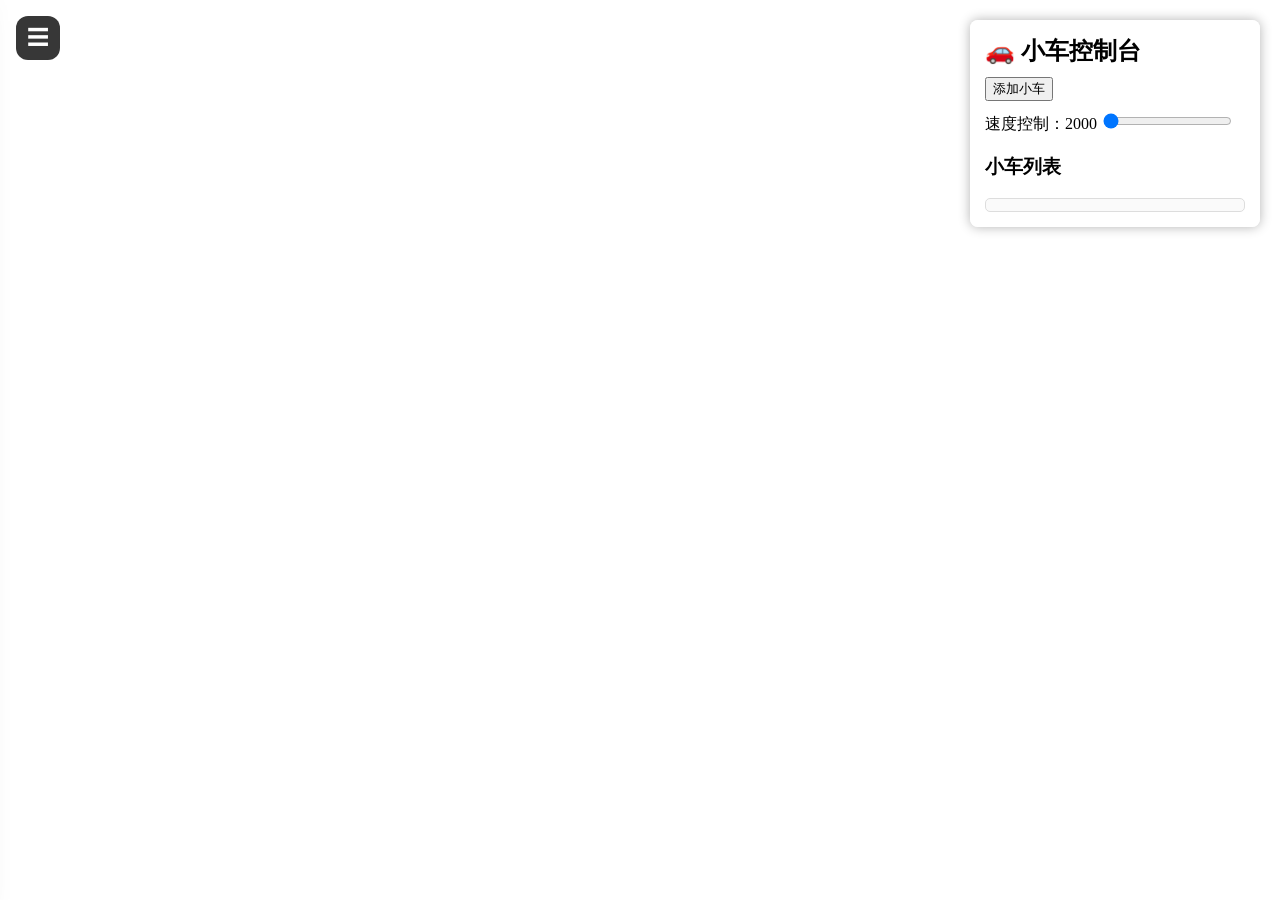
==== WebSource/html/cycle.html @ fde2950a "final" ====
<!DOCTYPE html>
<html lang="zh-CN">
<head>
    <meta charset="UTF-8">
    <title>多小车循环物流模拟</title>
    <link rel="stylesheet" href="../css/cycle.css">
    <link rel="stylesheet" href="../css/sidebar.css">
    <link rel="dns-prefetch" href="//webapi.amap.com">
    <link rel="preconnect" href="https://webapi.amap.com" crossorigin>
    <link rel="dns-prefetch" href="//restapi.amap.com">
    <link rel="preconnect" href="https://restapi.amap.com" crossorigin>

    <!-- 高德地图 JSAPI 2.0 -->
    <script src="https://webapi.amap.com/maps?v=2.0&key=1d830d8718ed7ad1452d6bbdfe3f447a"></script>
    <script>
        window._AMapSecurityConfig = {
            securityJsCode: "f68e6b064bbd76011d899deded77ccb8"
        };
    </script>
    <script src="https://webapi.amap.com/maps?v=2.0&key=ad6f8e93565f8cc0388a2998ca47e4fe"></script>
    <script src="../js/axios.min.js"></script>
</head>

<body>

<div id="map"></div>

<div id="control-panel">

    <h2>🚗 小车控制台</h2>

    <button id="add-car-btn">添加小车</button>

    <div class="slider-block">
        <label>速度控制：<span id="speed-value">2000</span></label>
        <input type="range" id="speed-range" min="2000" max="6000" value="0">
    </div>

    <h3>小车列表</h3>
    <div id="car-list"></div>
</div>

<script src="../js/cycle.js"></script>
<script src="../js/sidebar.js"></script>
</body>
</html>
---- WebSource/css/cycle.css ----
body, html {
    margin: 0;
    padding: 0;
    height: 100%;
    overflow: hidden;
    font-family: "微软雅黑";
}

#map {
    width: 100%;
    height: 100%;
}

#control-panel {
    position: absolute;
    right: 20px;
    top: 20px;
    width: 260px;
    background: rgba(255,255,255,0.92);
    padding: 15px;
    border-radius: 8px;
    box-shadow: 0 0 12px rgba(0,0,0,0.3);
}

#control-panel h2 {
    margin: 0 0 10px;
}

.slider-block {
    margin: 10px 0;
}

#car-list {
    max-height: 350px;
    overflow-y: auto;
    border: 1px solid #ddd;
    padding: 6px;
    border-radius: 5px;
    background: #fafafa;
}

.car-item {
    background: #fff;
    padding: 6px;
    margin: 6px 0;
    border: 1px solid #eee;
    border-radius: 5px;
    font-size: 14px;
}

.car-item .delete-btn {
    float: right;
    background: #e53935;
    color: white;
    border: none;
    padding: 2px 6px;
    border-radius: 3px;
    cursor: pointer;
}
---- WebSource/css/sidebar.css ----
/* ===== Sidebar (global) ===== */
.sidebar-toggle {
    position: fixed;
    top: 16px;
    left: 16px;
    z-index: 9999;
    width: 44px;
    height: 44px;
    border: none;
    border-radius: 12px;
    background: rgba(20, 20, 20, 0.85);
    color: #fff;
    font-size: 22px;
    cursor: pointer;
}

.sidebar-overlay {
    position: fixed;
    inset: 0;
    z-index: 9998;
    background: rgba(0, 0, 0, 0.35);
    opacity: 0;
    pointer-events: none;
    transition: opacity 0.2s ease;
}

.sidebar {
    position: fixed;
    top: 0;
    left: 0;
    z-index: 9999;
    width: 260px;
    height: 100vh;
    background: #111;
    color: #fff;
    transform: translateX(-110%);
    transition: transform 0.22s ease;
    box-shadow: 0 10px 30px rgba(0,0,0,0.35);
    display: flex;
    flex-direction: column;
}

.sidebar.open {
    transform: translateX(0);
}

.sidebar.open + .sidebar-overlay {
    opacity: 1;
    pointer-events: auto;
}

.sidebar-header {
    padding: 16px 16px 10px 16px;
    display: flex;
    align-items: center;
    justify-content: space-between;
    border-bottom: 1px solid rgba(255,255,255,0.08);
}

.sidebar-title {
    font-size: 16px;
    font-weight: 700;
    letter-spacing: 0.5px;
}

.sidebar-close {
    border: none;
    background: transparent;
    color: #fff;
    font-size: 22px;
    cursor: pointer;
    width: 36px;
    height: 36px;
    border-radius: 10px;
}
.sidebar-close:hover { background: rgba(255,255,255,0.08); }

.sidebar-nav {
    padding: 10px;
    display: flex;
    flex-direction: column;
    gap: 6px;
}

.sidebar-nav a {
    display: block;
    padding: 10px 12px;
    border-radius: 12px;
    color: rgba(255,255,255,0.86);
    text-decoration: none;
    font-size: 14px;
    line-height: 1.2;
    background: transparent;
    transition: background 0.15s ease, color 0.15s ease;
}

.sidebar-nav a:hover {
    background: rgba(255,255,255,0.08);
    color: #fff;
}

.sidebar-nav a.active,
.sidebar-nav a[aria-current="page"] {
    background: rgba(0, 160, 255, 0.22);
    color: #fff;
    outline: 1px solid rgba(0, 160, 255, 0.45);
}

/* 小屏优化 */
@media (max-width: 480px) {
    .sidebar { width: 78vw; }
}
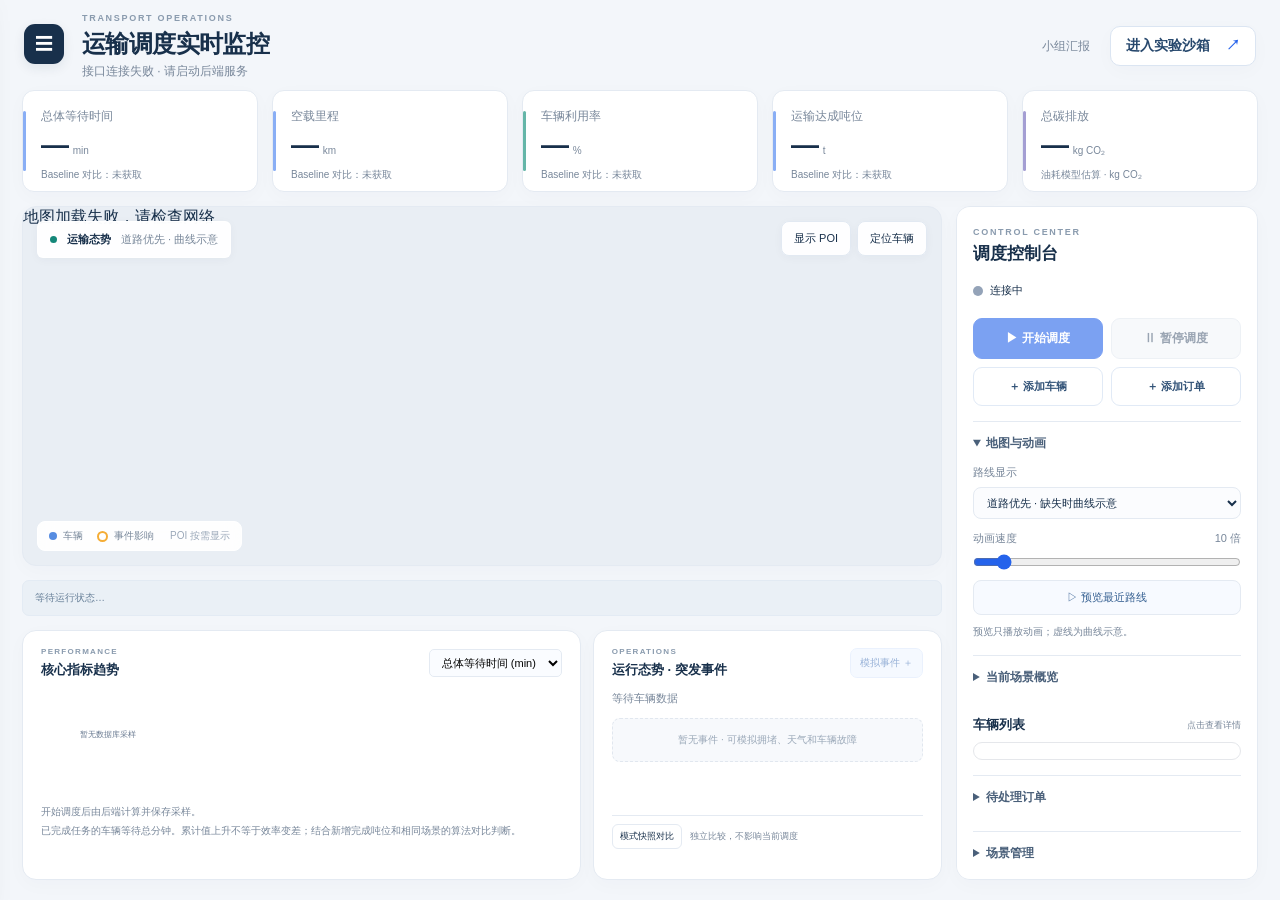
==== commit 0b07ad1a: "feat: 完善运输调度仿真与加权实验沙箱 - 整合实时监控、车辆订单管理、路线动画与突发事件模拟 - 支持基准、收益启发式和加权多目标调度及全订单完成比较 - 保存实验快照、权重、运行历史与同条件 " ====
--- a/WebSource/html/cycle.html
+++ b/WebSource/html/cycle.html
@@ -2,45 +2,28 @@
 <html lang="zh-CN">
 <head>
     <meta charset="UTF-8">
-    <title>多小车循环物流模拟</title>
+    <meta name="viewport" content="width=device-width, initial-scale=1"><title>运输车辆调度优化与仿真</title>
     <link rel="stylesheet" href="../css/cycle.css">
     <link rel="stylesheet" href="../css/sidebar.css">
-    <link rel="dns-prefetch" href="//webapi.amap.com">
-    <link rel="preconnect" href="https://webapi.amap.com" crossorigin>
-    <link rel="dns-prefetch" href="//restapi.amap.com">
-    <link rel="preconnect" href="https://restapi.amap.com" crossorigin>
-
-    <!-- 高德地图 JSAPI 2.0 -->
-    <script src="https://webapi.amap.com/maps?v=2.0&key=1d830d8718ed7ad1452d6bbdfe3f447a"></script>
-    <script>
-        window._AMapSecurityConfig = {
-            securityJsCode: "f68e6b064bbd76011d899deded77ccb8"
-        };
-    </script>
-    <script src="https://webapi.amap.com/maps?v=2.0&key=ad6f8e93565f8cc0388a2998ca47e4fe"></script>
+    <script src="../js/amap-config.local.js"></script>
+    <script src="../js/amap-loader.js"></script>
     <script src="../js/axios.min.js"></script>
-</head>
-
-<body>
-
-<div id="map"></div>
-
-<div id="control-panel">
-
-    <h2>🚗 小车控制台</h2>
-
-    <button id="add-car-btn">添加小车</button>
-
-    <div class="slider-block">
-        <label>速度控制：<span id="speed-value">2000</span></label>
-        <input type="range" id="speed-range" min="2000" max="6000" value="0">
-    </div>
-
-    <h3>小车列表</h3>
-    <div id="car-list"></div>
-</div>
-
-<script src="../js/cycle.js"></script>
-<script src="../js/sidebar.js"></script>
-</body>
-</html>
+    <link rel="stylesheet" href="../css/monitor.css">
+<link rel="stylesheet" href="../css/operations.css"></head>
+<body class="monitor-body">
+<header class="page-header"><div><span class="eyebrow">TRANSPORT OPERATIONS</span><h1>运输调度实时监控</h1><p id="data-health" role="status">正在连接仿真数据…</p></div><nav><a href="midterm.html" class="subtle-link">小组汇报</a><a href="sandbox.html" class="nav-action">进入实验沙箱 <span>↗</span></a></nav></header>
+<main class="monitor-layout">
+<section id="metric-cards" class="metric-grid" aria-label="核心指标"></section>
+<section class="map-shell"><div id="map"></div><div class="map-caption"><span class="live-dot"></span><strong>运输态势</strong><span id="route-motion-status">道路优先 · 曲线示意</span></div>
+<div class="map-tools"><button id="toggle-poi" aria-pressed="false" type="button">显示 POI</button><button id="fit-vehicles" type="button">定位车辆</button></div><div class="map-legend"><i></i> 车辆 <i class="warning-ring"></i> 事件影响 <span>POI 按需显示</span></div>
+<aside id="detail-panel" class="detail-panel" hidden><button id="close-detail" aria-label="关闭详情">×</button><h3 id="detail-title"></h3><div id="detail-body"></div></aside></section>
+<div id="runtime-status" class="runtime-status">等待运行状态…</div>
+<section class="lower-panels"><article class="panel trend-panel"><div class="panel-top"><div><span class="eyebrow">PERFORMANCE</span><h3>核心指标趋势</h3></div><select id="trend-select" aria-label="趋势指标"></select></div><svg id="trend" viewBox="0 0 800 175" role="img" aria-label="实时指标趋势"></svg><div id="trend-range"></div><p id="trend-explanation" class="muted"></p></article><article class="panel events-panel"><div class="panel-top"><div><span class="eyebrow">OPERATIONS</span><h3>运行态势 · 突发事件</h3></div><button id="open-live-event" class="small-button" type="button" disabled>模拟事件 ＋</button></div><p id="fleet-status">等待车辆数据</p><div id="live-events" class="live-events"><div class="empty-state">暂无事件 · 可模拟拥堵、天气和车辆故障</div></div><div class="panel-foot"><button id="compare-live" type="button">模式快照对比</button><span id="compare-message" class="muted">独立比较，不影响当前调度</span></div></article></section>
+<aside id="control-panel"><div class="control-heading"><span class="eyebrow">CONTROL CENTER</span><h2>调度控制台</h2><div class="cycle-status" id="cycle-status"><span class="status-dot off"></span><span id="cycle-status-text">连接中</span><span class="cycle-stats" id="cycle-stats"></span></div></div>
+<div class="section"><div class="btn-group"><button type="button" id="cycle-start-btn" class="btn-primary" disabled onclick="window._startCycle()">▶ 开始调度</button><button type="button" id="cycle-stop-btn" class="btn-neutral" disabled onclick="window._stopCycle()">Ⅱ 暂停调度</button></div><div class="btn-group add-actions"><button type="button" id="add-vehicle-btn" onclick="window._addVehicle()">＋ 添加车辆</button><button type="button" id="add-order-btn" onclick="window._addOrder()">＋ 添加订单</button></div></div>
+<details class="control-details" open><summary>地图与动画</summary><label for="route-display-mode">路线显示</label><select id="route-display-mode"><option value="curve">道路优先 · 缺失时曲线示意</option><option value="original">原始路线</option></select><div class="speed-label"><label for="time-ratio-range">动画速度</label><strong><span id="time-ratio-value">10</span> 倍</strong></div><input type="range" id="time-ratio-range" min="1" max="100" value="10" step="1"><button type="button" id="preview-route-btn" class="wide-button" onclick="window._previewRoute()">▷ 预览最近路线</button><p class="muted">预览只播放动画；虚线为曲线示意。</p></details>
+<details class="control-details overview-details"><summary>当前场景概览</summary><div class="overview-card"><div>车辆 <strong id="vehicle-count">0</strong></div><div>空闲 <strong id="idle-count">0</strong></div><div>订单 <strong id="order-count">0</strong></div><div>完成 <strong id="done-order-count">0</strong></div><div>任务 <strong id="task-count">0</strong></div><div>收益 <strong id="total-revenue">0</strong></div><div>成本 <strong id="total-cost">0</strong></div><div>净收益 <strong id="total-profit">0</strong></div><div class="full-span">仿真时间 <span id="sim-time">—</span></div></div></details>
+<div class="list-heading"><h3>车辆列表</h3><span class="tag">点击查看详情</span></div><div id="car-list"></div><details class="control-details"><summary>待处理订单</summary><div id="order-list"></div></details><details class="control-details danger-zone"><summary>场景管理</summary><p class="muted">清空当前业务数据，重新生成场景。</p><button type="button" id="reset-all-btn" class="danger-button" onclick="window._resetAll()">重置场景</button></details></aside>
+</main>
+<dialog id="live-event-dialog"><form id="live-event-form"><div class="dialog-heading"><div><span class="eyebrow">SIMULATION EVENT</span><h2>模拟突发事件</h2></div><button id="close-live-event" type="button" class="icon-button" aria-label="关闭事件窗口">×</button></div><p class="muted">这是仿真事件，会延后真实任务完成时间及车辆可用时间，记录保存在数据库。</p><label class="dialog-field">事件类型<select id="live-event-type"><option value="TRAFFIC_JAM">交通拥堵 · 单车</option><option value="WEATHER">恶劣天气 · 全车队</option><option value="VEHICLE_FAULT">车辆故障 · 单车</option></select></label><label class="dialog-field" id="live-event-vehicle-field">受影响车辆<select id="live-event-vehicle"></select></label><div class="dialog-columns"><label class="dialog-field">持续时间 / min<input id="live-event-duration" type="number" min="1" max="120" value="30" required></label><label class="dialog-field">任务额外延误 / min<input id="live-event-delay" type="number" min="1" max="120" value="15" required></label></div><p class="muted">运输中的任务延迟；空闲车辆在事件持续期间暂不可派单。已产生的延迟不会在事件结束后撤销。</p><p id="live-event-error" class="error" role="alert"></p><div class="dialog-actions"><button type="button" id="cancel-live-event" class="secondary">取消</button><button type="submit" id="create-live-event" class="primary">触发仿真事件</button></div></form></dialog>
+<script src="../js/services/metrics.js"></script><script src="../js/services/charts.js"></script><script src="../js/services/simulation.js"></script><script src="../js/services/route-geometry.js"></script><script src="../js/services/task-playback.js"></script><script src="../js/dashboard.js"></script><script src="../js/cycle.js"></script><script src="../js/sidebar.js"></script></body></html>
--- a/WebSource/css/cycle.css
+++ b/WebSource/css/cycle.css
@@ -1,9 +1,10 @@
-body, html {
+html, body {
     margin: 0;
     padding: 0;
     height: 100%;
     overflow: hidden;
-    font-family: "微软雅黑";
+    font-family: "Microsoft YaHei", sans-serif;
+    background: #f4f7fb;
 }
 
 #map {
@@ -13,47 +14,177 @@
 
 #control-panel {
     position: absolute;
-    right: 20px;
-    top: 20px;
-    width: 260px;
-    background: rgba(255,255,255,0.92);
-    padding: 15px;
-    border-radius: 8px;
-    box-shadow: 0 0 12px rgba(0,0,0,0.3);
+    right: 16px;
+    top: 16px;
+    width: 360px;
+    max-height: calc(100vh - 32px);
+    overflow-y: auto;
+    background: rgba(255, 255, 255, 0.96);
+    padding: 16px;
+    border-radius: 14px;
+    box-shadow: 0 10px 30px rgba(0, 0, 0, 0.18);
+    z-index: 100;
 }
 
-#control-panel h2 {
-    margin: 0 0 10px;
+#control-panel h2,
+#control-panel h3 {
+    margin: 0 0 12px;
+}
+
+.btn-group {
+    display: grid;
+    grid-template-columns: 1fr 1fr;
+    gap: 8px;
+    margin-bottom: 14px;
+}
+
+.btn-group button {
+    border: none;
+    border-radius: 8px;
+    padding: 10px 8px;
+    cursor: pointer;
+    background: #2563eb;
+    color: #fff;
+    font-weight: 600;
+    transition: background 0.2s;
+}
+
+.btn-group button:hover:not(:disabled) {
+    background: #1d4ed8;
+}
+
+.btn-group button:disabled {
+    opacity: 0.6;
+    cursor: not-allowed;
+}
+
+.btn-primary {
+    background: #10b981 !important;
+}
+.btn-primary:hover:not(:disabled) {
+    background: #059669 !important;
+}
+.btn-danger {
+    background: #ef4444 !important;
+}
+.btn-danger:hover:not(:disabled) {
+    background: #dc2626 !important;
+}
+
+.section {
+    margin-bottom: 14px;
+    padding-bottom: 10px;
+    border-bottom: 1px solid #e5e7eb;
+}
+.section h3 {
+    font-size: 14px;
+    color: #64748b;
+    margin: 0 0 8px;
+}
+
+.cycle-status {
+    display: flex;
+    align-items: center;
+    gap: 8px;
+    font-size: 13px;
+    padding: 6px 0;
+}
+
+.status-dot {
+    width: 10px;
+    height: 10px;
+    border-radius: 50%;
+    display: inline-block;
+    flex-shrink: 0;
+}
+.status-dot.on {
+    background: #10b981;
+    box-shadow: 0 0 6px #10b981;
+    animation: pulse 1.5s infinite;
+}
+.status-dot.off {
+    background: #94a3b8;
+}
+
+@keyframes pulse {
+    0%, 100% { opacity: 1; }
+    50% { opacity: 0.4; }
+}
+
+.cycle-stats {
+    color: #64748b;
+    font-size: 12px;
+    margin-left: auto;
+}
+
+.hint {
+    font-size: 11px;
+    color: #94a3b8;
+    margin-top: 2px;
 }
 
 .slider-block {
-    margin: 10px 0;
+    margin-bottom: 14px;
 }
 
-#car-list {
-    max-height: 350px;
-    overflow-y: auto;
-    border: 1px solid #ddd;
-    padding: 6px;
-    border-radius: 5px;
-    background: #fafafa;
+.slider-block input {
+    width: 100%;
 }
 
-.car-item {
-    background: #fff;
-    padding: 6px;
-    margin: 6px 0;
-    border: 1px solid #eee;
-    border-radius: 5px;
+.overview-card {
+    background: #f8fafc;
+    border: 1px solid #dbeafe;
+    border-radius: 10px;
+    padding: 12px;
+    margin-bottom: 14px;
+    line-height: 1.9;
     font-size: 14px;
 }
 
-.car-item .delete-btn {
-    float: right;
-    background: #e53935;
-    color: white;
-    border: none;
-    padding: 2px 6px;
-    border-radius: 3px;
-    cursor: pointer;
+#car-list, #order-list {
+    border: 1px solid #e5e7eb;
+    border-radius: 10px;
+    background: #fff;
+    padding: 8px;
+    max-height: 220px;
+    overflow-y: auto;
+    margin-bottom: 14px;
 }
+
+.car-item, .order-item {
+    border: 1px solid #eef2f7;
+    border-radius: 10px;
+    padding: 10px;
+    margin-bottom: 8px;
+    background: #ffffff;
+    font-size: 13px;
+    line-height: 1.7;
+}
+
+.badge {
+    display: inline-block;
+    border-radius: 999px;
+    padding: 2px 8px;
+    font-size: 12px;
+    color: #fff;
+    margin-left: 6px;
+}
+
+.badge-idle { background: #10b981; }
+.badge-busy { background: #f59e0b; }
+.badge-done { background: #2563eb; }
+.badge-pending { background: #ef4444; }
+
+.vehicle-marker {
+    width: 28px;
+    height: 28px;
+    border-radius: 50%;
+    color: #fff;
+    font-weight: bold;
+    font-size: 12px;
+    display: flex;
+    justify-content: center;
+    align-items: center;
+    border: 2px solid #fff;
+    box-shadow: 0 3px 8px rgba(0,0,0,.25);
+}
--- a/WebSource/css/sidebar.css
+++ b/WebSource/css/sidebar.css
@@ -83,27 +83,55 @@
 }
 
 .sidebar-nav a {
-    display: block;
-    padding: 10px 12px;
+    display: flex;
+    align-items: center;
+    gap: 4px;
+    padding: 11px 14px;
     border-radius: 12px;
-    color: rgba(255,255,255,0.86);
+    color: rgba(255,255,255,0.82);
     text-decoration: none;
-    font-size: 14px;
-    line-height: 1.2;
+    font-size: 15px;
+    font-weight: 450;
+    letter-spacing: -0.01em;
+    line-height: 1.3;
     background: transparent;
-    transition: background 0.15s ease, color 0.15s ease;
+    transition: background 0.18s ease, color 0.18s ease, padding 0.18s ease;
+}
+
+.sidebar-nav a::after {
+    content: "›";
+    font-size: 18px;
+    font-weight: 300;
+    margin-left: auto;
+    opacity: 0;
+    transform: translateX(-6px);
+    transition: opacity 0.18s ease, transform 0.18s ease;
+    color: #2997ff;
 }
 
 .sidebar-nav a:hover {
-    background: rgba(255,255,255,0.08);
+    background: rgba(255,255,255,0.07);
     color: #fff;
+    padding-left: 17px;
+}
+
+.sidebar-nav a:hover::after {
+    opacity: 1;
+    transform: translateX(0);
 }
 
 .sidebar-nav a.active,
 .sidebar-nav a[aria-current="page"] {
-    background: rgba(0, 160, 255, 0.22);
+    background: rgba(41, 151, 255, 0.18);
     color: #fff;
-    outline: 1px solid rgba(0, 160, 255, 0.45);
+    font-weight: 550;
+}
+
+.sidebar-nav a.active::after,
+.sidebar-nav a[aria-current="page"]::after {
+    opacity: 1;
+    transform: translateX(0);
+    color: rgba(255,255,255,0.55);
 }
 
 /* 小屏优化 */
--- a/WebSource/css/monitor.css
+++ b/WebSource/css/monitor.css
@@ -0,0 +1,5 @@
+:root{--ink:#172b4d;--muted:#687990;--line:#e2e9f2;--blue:#2563eb}*{box-sizing:border-box}body{color:var(--ink);font-family:Segoe UI,Microsoft YaHei,sans-serif;background:#f4f7fb}button,select,input{font:inherit}button,a,select,input{outline-offset:3px}button{cursor:pointer}button:disabled{cursor:not-allowed;opacity:.5}.page-header{height:78px;padding:14px 24px 12px 78px;display:flex;align-items:center;justify-content:space-between;gap:16px}.page-header h1{font-size:23px;margin:0 0 3px}.page-header p{margin:0;font-size:12px;color:var(--muted)}.page-header a{color:var(--blue);text-decoration:none;font-size:14px}.monitor-layout{height:calc(100vh - 78px);display:grid;grid-template-columns:minmax(0,1fr) 290px;grid-template-rows:98px minmax(300px,1fr) 38px 188px;gap:12px;padding:0 18px 16px}.metric-grid{grid-column:1/-1;display:grid;grid-template-columns:repeat(5,minmax(0,1fr));gap:12px}.metric-card,.panel{background:white;border:1px solid var(--line);border-radius:12px;padding:14px 18px}.metric-card>span{font-size:13px;color:var(--muted)}.metric-card strong{font-size:29px;font-weight:650;letter-spacing:-.8px}.metric-card small{font-size:11px;color:var(--muted)}.map-shell{position:relative;min-height:0;border:1px solid var(--line);border-radius:12px;overflow:hidden}.map-caption{position:absolute;left:14px;top:12px;z-index:90;background:#fffffff0;border-radius:6px;padding:8px 12px;font-size:12px;pointer-events:none}#map{height:100%;width:100%}#control-panel{position:static;grid-column:2;grid-row:2/5;width:auto;max-height:none;min-height:0;margin:0;padding:16px;box-shadow:none;border:1px solid var(--line);background:white;overflow:auto}#control-panel h2{font-size:17px}.overview-card{font-size:12px;line-height:1.65}.runtime-status{grid-column:1;display:flex;align-items:center;padding:0 12px;background:#eaf0f8;border-radius:7px;font-size:12px;flex-wrap:wrap}.lower-panels{display:grid;grid-template-columns:minmax(0,2fr) minmax(230px,1fr);gap:12px;min-width:0}.panel h3{margin:0;font-size:14px}.panel-top{display:flex;align-items:center;justify-content:space-between;gap:8px}.panel select{border:1px solid var(--line);padding:4px;border-radius:5px;max-width:60%}#trend{width:100%;height:112px;display:block}#trend text{fill:#687990;font-size:12px}#trend-range{font-size:10px;color:var(--muted)}.muted{color:var(--muted);font-size:12px;line-height:1.7}.detail-panel{position:absolute;right:12px;top:12px;z-index:110;background:white;border:1px solid var(--line);border-radius:10px;padding:16px;width:300px;max-height:calc(100% - 24px);overflow:auto;box-shadow:0 6px 25px #19375322}.detail-panel h3{font-size:15px;margin:0 0 12px}.detail-panel button{float:right;border:0;background:transparent;font-size:20px}.detail-row{display:flex;justify-content:space-between;gap:12px;border-bottom:1px solid #edf1f5;padding:9px 0;font-size:12px}.detail-row span{color:var(--muted)}.car-item,.order-item{cursor:pointer}.sandbox-body{margin:0;overflow:auto;min-height:100vh}.sandbox-main{padding:0 20px 24px}.notice{padding:10px 14px;border:1px solid #e8d6ae;background:#fff9eb;border-radius:8px;font-size:12px;margin-bottom:14px;line-height:1.6}.sandbox-grid{display:grid;grid-template-columns:215px minmax(360px,1fr) 285px;gap:16px}.toolbar{display:flex;gap:8px;flex-wrap:wrap;margin-bottom:16px}.toolbar button,.action{border:1px solid var(--line);background:white;border-radius:7px;padding:9px 14px;color:var(--ink)}.action.primary{background:var(--blue);color:white;border-color:var(--blue)}.experiment{display:block;width:100%;text-align:left;border:1px solid var(--line);border-radius:7px;padding:12px;margin-top:10px;background:white;color:var(--ink);overflow-wrap:anywhere}.experiment.active{background:#edf4ff;border-color:#8fb3f3;color:#2459b8}.tabs{display:flex;gap:8px;margin:16px 0}.tabs button{border:0;background:#f0f4fa;padding:8px 16px;border-radius:6px}.tabs button[aria-selected=true]{color:white;background:var(--blue)}.fields{min-height:265px;max-height:350px;overflow:auto}.field{display:grid;grid-template-columns:minmax(140px,1fr) minmax(130px,1fr);align-items:center;gap:14px;margin:15px 0;font-size:13px}.field input,.field select{width:100%;padding:9px;border:1px solid #d6dfeb;border-radius:6px;background:white;min-width:0}.tag{font-size:10px;color:var(--muted);margin-left:6px}.run-id{font-size:11px;overflow-wrap:anywhere;color:var(--muted);line-height:1.7}progress{width:100%;height:10px;accent-color:var(--blue)}.comparison{margin-top:16px}.comparison table{width:100%;border-collapse:collapse;font-size:13px}.comparison td,.comparison th{text-align:left;border-bottom:1px solid var(--line);padding:12px}.comparison select{max-width:320px;padding:7px;border:1px solid var(--line);border-radius:5px}.good{color:#14805e}.bad{color:#b83d48}.run-history{max-height:180px;overflow:auto}.run-history button{font-size:11px}.error{color:#b83d48;min-height:20px;font-size:12px} @media(max-width:1100px){.monitor-layout{grid-template-columns:minmax(0,1fr) 250px}.metric-card{padding:12px}.metric-card strong{font-size:23px}.sandbox-grid{grid-template-columns:180px minmax(0,1fr)}.sandbox-grid>aside:last-child{grid-column:1/-1}.lower-panels{grid-template-columns:1fr}.lower-panels>article:last-child{display:none}}@media(max-width:760px){html,body{overflow:auto}.monitor-layout{height:auto;display:flex;flex-direction:column}.metric-grid{grid-template-columns:repeat(2,1fr)}.map-shell{height:450px}.sandbox-grid{display:block}.sandbox-grid>.panel{margin-bottom:12px}.page-header h1{font-size:18px}.comparison{overflow:auto}}
+
+.vehicle-marker{width:36px;height:30px;font-size:10px}dialog{border:1px solid var(--line);border-radius:12px;padding:24px;color:var(--ink);max-width:90vw}dialog::backdrop{background:#172b4d66}#run-events{max-height:150px;overflow:auto}#compare-live{border:1px solid var(--line);background:#f5f8fd;border-radius:4px;padding:4px;color:var(--ink);white-space:nowrap}
+
+.monitor-layout{grid-template-rows:98px minmax(260px,1fr) 38px 245px}#trend{height:135px}#trend-explanation{margin:5px 0;font-size:11px;line-height:1.45}.comparison-charts{display:grid;grid-template-columns:repeat(3,minmax(0,1fr));gap:12px;margin:14px 0}.comparison-chart{border:1px solid var(--line);border-radius:8px;padding:12px}.comparison-chart h4{margin:0 0 8px;font-size:13px}.comparison-chart small{display:block;font-size:10px;color:var(--muted)}.comparison-chart svg{width:100%}.comparison-chart text{font-size:11px;fill:var(--ink)}.comparison-chart p{font-size:10px;color:var(--muted);margin:4px 0}@media(max-width:760px){.comparison-charts{grid-template-columns:1fr}}
--- a/WebSource/css/operations.css
+++ b/WebSource/css/operations.css
@@ -0,0 +1,14 @@
+:root{--ink:#18304b;--muted:#78879a;--line:#e4eaf2;--blue:#2563eb;--teal:#148779;--shadow:0 5px 20px #17385606}
+[hidden]{display:none!important}
+@media(max-width:1000px){html,body{height:auto;min-height:100%}}
+body{background:#f3f6fa;color:var(--ink)}button,a,input,select{transition:background .16s,border-color .16s,box-shadow .16s}button:focus-visible,a:focus-visible,input:focus-visible,select:focus-visible,summary:focus-visible{outline:3px solid #99bdff;outline-offset:3px}button:hover:not(:disabled){filter:brightness(.97)}
+.page-header{height:90px;padding:14px 24px 12px 82px}.page-header h1{font-size:24px;letter-spacing:-.6px}.eyebrow{display:block;font-size:9px;letter-spacing:1.7px;font-weight:700;color:#8a9bae;margin-bottom:5px}.page-header nav{display:flex;gap:20px;align-items:center}.page-header .nav-action{padding:10px 15px;border:1px solid #dbe5f2;background:white;border-radius:10px;color:#27486d;box-shadow:var(--shadow);font-weight:600}.nav-action span{margin-left:12px;color:var(--blue)}.page-header .subtle-link{color:var(--muted);font-size:12px}.sidebar-toggle{background:#18304b;width:40px;height:40px;border-radius:11px;top:24px;left:24px;font-size:18px;box-shadow:0 4px 12px #18304b16}
+.monitor-layout{height:calc(100dvh - 90px);grid-template-columns:minmax(0,1fr) 302px;grid-template-rows:102px minmax(280px,1fr) 36px 250px;gap:14px;padding:0 22px 20px}.metric-grid{gap:14px}.metric-card{box-shadow:var(--shadow);padding:15px 18px;position:relative;overflow:hidden}.metric-card:before{content:"";position:absolute;left:0;top:20px;bottom:20px;width:3px;background:#89aef5;border-radius:3px}.metric-card:nth-child(3):before{background:#65b6a8}.metric-card:nth-child(5):before{background:#a49ed3}.metric-card>span{font-size:12px}.metric-card strong{font-size:28px;line-height:1.4}.metric-card small{font-size:10px}.panel,.map-shell,#control-panel{border-radius:14px;box-shadow:var(--shadow)}
+.map-shell{background:#e9eef4}.map-caption{top:14px;left:14px;display:flex;align-items:center;gap:10px;border:1px solid #ffffffaa;box-shadow:0 2px 10px #18304b0a;max-width:calc(100% - 265px);backdrop-filter:blur(10px);font-size:11px;padding:10px 12px}.map-caption strong{white-space:nowrap}.map-caption>span:last-child{color:var(--muted)}.live-dot{width:7px;height:7px;border-radius:50%;background:var(--teal);flex:none}.map-tools{position:absolute;right:14px;top:14px;z-index:95;display:flex;gap:6px}.map-tools button{border:1px solid #e2e9f2;background:#fffffff5;border-radius:8px;padding:9px 12px;font-size:11px;color:var(--ink);box-shadow:0 2px 10px #18304b09}.map-tools button[aria-pressed=true]{background:#e9f1ff;color:var(--blue);border-color:#a7c3fa}.map-legend{position:absolute;bottom:14px;left:14px;z-index:90;border:1px solid #ffffff;background:#ffffffea;backdrop-filter:blur(8px);padding:7px 11px;border-radius:8px;font-size:10px;color:var(--muted);display:flex;align-items:center;gap:6px;pointer-events:none}.map-legend i{width:8px;height:8px;border-radius:50%;background:#568ce1;margin-left:8px}.map-legend i:first-child{margin-left:0}.map-legend i.warning-ring{background:#fff;border:2px solid #f5ad36;width:11px;height:11px}.map-legend>span{margin-left:10px;color:#9ba8b9}.vehicle-marker{border:2px solid white;box-shadow:0 2px 8px #17385640}.vehicle-marker.event-affected{outline:3px solid #f6b748;outline-offset:3px;box-shadow:0 0 0 7px #f6b74828}
+#control-panel{padding:20px 16px;overscroll-behavior:contain}.control-heading h2{font-size:17px;margin-bottom:12px!important}.cycle-status{font-size:11px;display:flex;align-items:center;gap:7px}.cycle-stats{font-size:10px;color:var(--muted);margin-left:auto}#control-panel .section{border:0;padding:14px 0 0;margin:0}.btn-group{gap:8px;margin-bottom:8px}.btn-group button{border-radius:9px;font-size:12px;padding:11px 8px;background:#f2f6fd;color:#315277;border:1px solid #e1eaf6;box-shadow:none}.btn-group .btn-primary{background:#2563eb!important;color:white;border-color:#2563eb}.btn-group .btn-neutral{background:#f3f6fa!important;color:#56687f;border-color:#e2e8f0}.add-actions button{background:white;font-size:11px}.control-details{margin-top:15px;border-top:1px solid var(--line);padding-top:13px}.control-details summary{font-size:12px;font-weight:600;cursor:pointer;list-style-position:inside;margin-bottom:10px;color:#4a607a}.control-details label{font-size:11px;color:var(--muted)}.control-details select{display:block;width:100%;font-size:11px;padding:8px 9px;border:1px solid var(--line);border-radius:8px;background:#fbfcfe;margin:7px 0 12px;color:var(--ink)}.speed-label{display:flex;align-items:center;justify-content:space-between;font-size:11px}.speed-label strong{font-weight:500;color:var(--muted)}#time-ratio-range{width:100%;accent-color:var(--blue);margin:8px 0 10px}.wide-button,.danger-button{width:100%;border:1px solid var(--line);background:#f7faff;color:#386293;border-radius:8px;padding:9px;font-size:11px}.control-details .muted{font-size:10px;margin:8px 0}.danger-button{background:#fff6f5;border-color:#f2d8d4;color:#c26053}.overview-card{border:0;background:#f7f9fc;display:grid;grid-template-columns:1fr 1fr;padding:12px;gap:6px;font-size:10px}.overview-card>div{display:flex;justify-content:space-between;gap:8px}.overview-card .full-span{grid-column:1/-1;display:block;font-size:9px}.list-heading{display:flex;align-items:center;justify-content:space-between;margin:20px 0 8px}#control-panel .list-heading h3{font-size:13px;margin:0}.list-heading .tag{font-size:9px}#car-list{max-height:300px;overflow:auto}#order-list{max-height:260px;overflow:auto}.car-item,.order-item{border:1px solid #e8edf4;background:#fff;border-radius:9px;padding:11px;margin:7px 0;font-size:11px;line-height:1.65;box-shadow:none}.car-item:hover,.order-item:hover{background:#f7faff;border-color:#c9dbf6}.badge{font-size:8px;padding:3px 6px}.runtime-status{background:#eaf0f6;color:#688099;font-size:10px;line-height:1.6;border:1px solid #e3ebf4}
+.lower-panels{grid-template-columns:minmax(0,1.6fr) minmax(300px,1fr)}.lower-panels .panel{padding:16px 18px;overflow:hidden}.panel h3{font-size:13px}.panel .eyebrow{font-size:8px;letter-spacing:1.3px}.panel select{font-size:11px;padding:6px 8px;background:#fafcff}.small-button{font-size:10px;border:1px solid #d6e5fc;background:#edf4ff;color:#3266b2;padding:7px 9px;border-radius:7px;white-space:nowrap}#trend{height:126px}#trend-explanation{font-size:10px;line-height:1.5;margin:4px 0}#fleet-status{font-size:11px;color:var(--muted);margin:12px 0}.live-events{height:88px;overflow:auto}.empty-state{font-size:10px;color:#9aa8b8;background:#f7f9fc;border:1px dashed #e1e7ef;border-radius:8px;padding:14px;text-align:center}.event-row{border-left:3px solid #e9ad48;background:#fffbf4;border-radius:6px;font-size:10px;padding:7px 9px;margin-bottom:6px;line-height:1.5}.event-row.ended{border-color:#c1ccd9;background:#f7f9fb;color:#8896a8}.event-row strong{font-weight:600}.event-row small{color:var(--muted);display:block;font-size:9px}.panel-foot{display:flex;align-items:center;gap:8px;margin-top:9px;padding-top:8px;border-top:1px solid var(--line)}.panel-foot .muted{font-size:9px;line-height:1.4}#compare-live{font-size:9px;padding:5px 7px;border-radius:6px;background:white}
+dialog{width:min(480px,calc(100vw - 30px));box-shadow:0 24px 80px #17385633;border-radius:16px;padding:24px;max-height:90dvh;overflow:auto}dialog::backdrop{background:#18304b66;backdrop-filter:blur(3px)}.dialog-heading{display:flex;align-items:center;justify-content:space-between}.dialog-heading h2{font-size:19px;margin:0}.icon-button{border:0;background:#f2f5f9;border-radius:7px;padding:2px 9px;font-size:23px;color:var(--muted)}.dialog-field{display:flex;flex-direction:column;gap:7px;margin:14px 0;font-size:12px}.dialog-field select,.dialog-field input{width:100%;min-width:0;border:1px solid #dae3ef;border-radius:8px;background:#fafcff;padding:10px;color:var(--ink)}.dialog-columns{display:grid;grid-template-columns:1fr 1fr;gap:15px}.dialog-actions{display:flex;justify-content:flex-end;gap:8px}.dialog-actions button{border:1px solid var(--line);border-radius:8px;padding:9px 16px;font-size:12px}.primary{background:var(--blue)!important;color:white!important;border-color:var(--blue)!important}.secondary{background:white;color:#65768b}.error:empty{display:none}
+.sandbox-main{max-width:1800px;margin:0 auto;padding:0 24px 30px}.sandbox-body .page-header{max-width:1800px;margin:auto}.sandbox-body .notice{background:#edf3fc;border-color:#dce7f6;color:#637b99;border-left:3px solid #8aafe8;padding:12px 16px;font-size:11px}.sandbox-actions{gap:9px;margin:20px 0}.toolbar button,.action{border-radius:9px;font-size:12px;padding:10px 15px;box-shadow:var(--shadow)}.sandbox-grid{grid-template-columns:210px minmax(360px,1fr) 285px;gap:16px}.sandbox-grid>.panel{padding:21px}.sandbox-grid>.panel:first-child{background:#fbfcff}.sandbox-body .tabs{padding:4px;background:#f2f5fa;border-radius:10px;gap:2px}.tabs button{flex:1;background:transparent;border-radius:7px;font-size:12px;padding:9px}.tabs button[aria-selected=true]{background:white;color:var(--blue);box-shadow:0 2px 6px #1738560c;font-weight:600}.fields{min-height:240px;max-height:340px}.field{font-size:12px;margin:17px 0}.field input,.field select{padding:10px;background:#fbfcfe;border-radius:8px}.tag{font-size:9px}.config-actions{border-top:1px solid var(--line);padding-top:16px;margin-bottom:0;justify-content:flex-end}.config-actions button:first-child{margin-right:auto;background:#f7f9fc;color:var(--muted)}.experiment{font-size:12px;padding:13px;border-radius:9px;border-color:#e5ebf3}.experiment.active{border-color:#9abcf5;background:#eaf2ff;color:#2b61b3}.run-history{max-height:170px;margin-bottom:20px}.run-history button{font-size:10px}.run-id{font-size:10px;background:#f7f9fc;border-radius:7px;padding:9px}.comparison{padding:24px}.comparison-charts{gap:12px}.comparison-chart{background:#fcfdff;border-color:#e8edf5;border-radius:10px}.comparison-chart h4{font-size:12px}.comparison-chart small{font-size:9px;font-weight:400;margin-top:3px}.comparison table{font-size:12px}.comparison td,.comparison th{padding:12px}.comparison th{background:#f7f9fc;color:#647b98;font-size:11px}.comparison td:first-child{font-weight:500}.comparison>p{font-size:10px}.comparison .toolbar label{font-size:12px}.comparison select{font-size:11px;border-radius:8px}#event-options .field{padding:12px;background:#f7f9fc;border:1px solid #e5ecf6;border-radius:9px;grid-template-columns:1fr 24px;margin:9px 0}#event-options input{accent-color:var(--blue);width:18px;height:18px}.sandbox-body #run-events button{font-size:10px;border-left:3px solid #e9ad48;background:#fffaf2;color:#917443}.sandbox-body progress{margin-top:14px}#run-state{font-weight:600;font-size:14px;color:#315579}
+@media(max-width:1200px){.monitor-layout{grid-template-columns:minmax(0,1fr) 280px}.lower-panels{grid-template-columns:minmax(0,1fr) 290px}.metric-card strong{font-size:25px}.map-caption{max-width:calc(100% - 230px)}.sandbox-grid{grid-template-columns:175px minmax(0,1fr) 245px}.sandbox-grid>.panel{padding:17px}}
+@media(max-width:1000px){html,body{overflow:auto}.monitor-layout{height:auto;grid-template-columns:minmax(0,1fr) 280px;grid-template-rows:auto 410px auto auto}.lower-panels{grid-template-columns:1fr;grid-column:1/-1}.lower-panels>article:last-child{display:block}.lower-panels .panel{min-height:240px}.metric-card strong{font-size:21px}.sandbox-grid{grid-template-columns:170px minmax(0,1fr)}.sandbox-grid>aside:last-child{grid-column:1/-1;display:grid;grid-template-columns:1fr 1fr;gap:10px}.fields{min-height:220px}.page-header h1{font-size:21px}}
+@media(max-width:760px){.page-header{height:auto;min-height:90px;padding:18px 16px 16px 70px;align-items:flex-start;flex-wrap:wrap;gap:10px}.page-header h1{font-size:19px}.page-header nav{gap:12px}.page-header .nav-action{font-size:11px;padding:7px 10px}.page-header .subtle-link{display:none}.sidebar-toggle{left:16px;top:22px}.monitor-layout{display:flex;padding:0 12px 20px;gap:12px}.metric-grid{grid-template-columns:repeat(2,minmax(0,1fr));gap:8px}.metric-card{padding:12px 16px}.metric-card:last-child{grid-column:1/-1}.metric-card strong{font-size:24px}.map-shell{height:430px;flex:none}.map-caption{max-width:calc(100% - 28px);top:12px}.map-caption>span:last-child{font-size:9px}.map-tools{top:60px;right:12px}.map-legend{font-size:9px}.runtime-status{padding:10px}.lower-panels{display:grid;grid-template-columns:1fr;gap:12px}#control-panel{min-height:0}.sandbox-main{padding:0 12px 20px}.sandbox-grid{display:block}.sandbox-grid>aside:last-child{display:block}.sandbox-grid>.panel{margin-bottom:12px;padding:18px}.field{grid-template-columns:1fr 1fr;gap:10px}.fields{min-height:220px}.comparison{padding:18px;overflow:auto}.comparison-charts{grid-template-columns:1fr}.comparison select{max-width:calc(100vw - 110px)}.comparison table{min-width:500px}.config-actions{gap:6px}.toolbar button{padding:9px 10px;font-size:11px}.dialog-columns{gap:10px}}
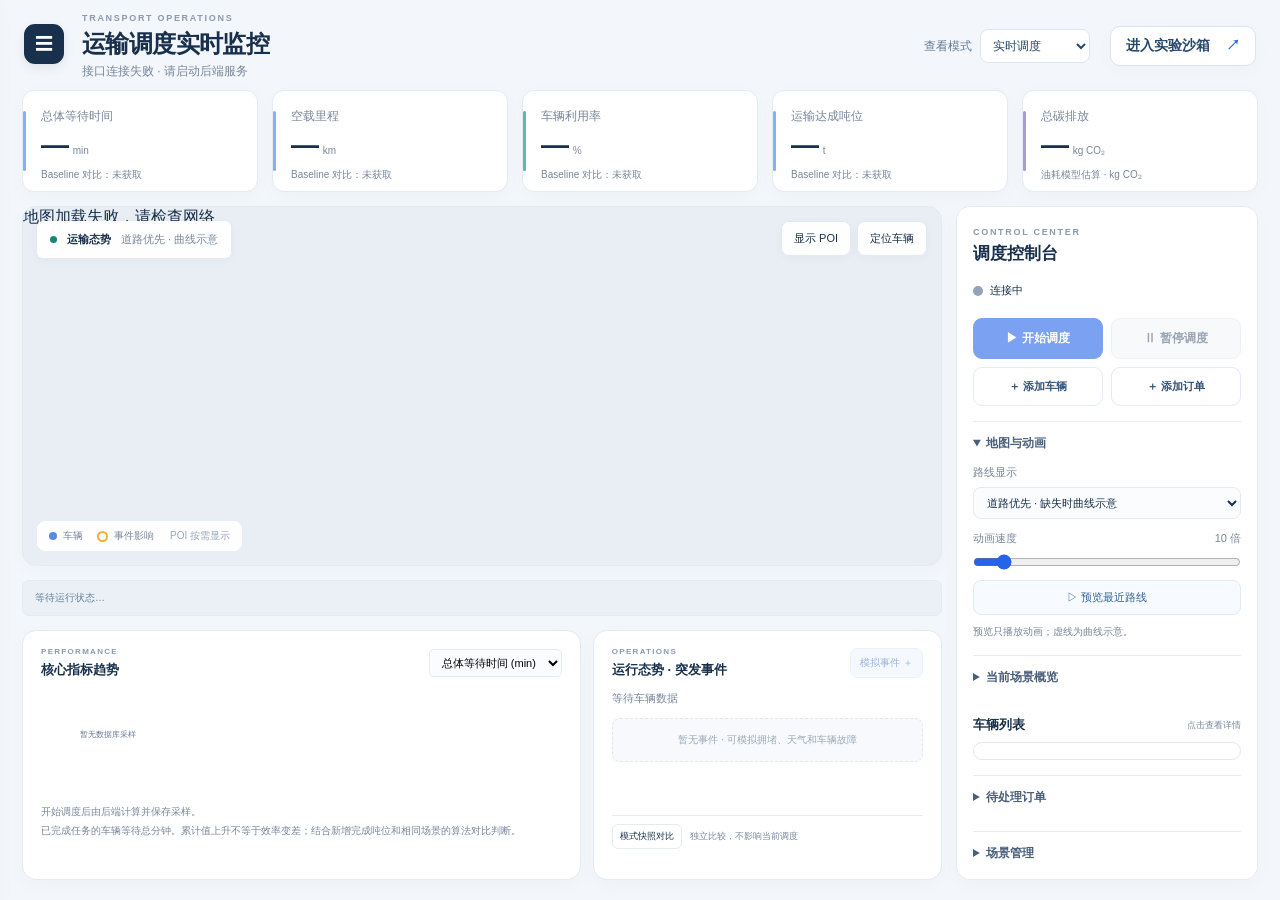
==== commit a4638ec6: "feat: 增加沙箱实验回放和方案删除功能 保存各次实验的完整任务轨迹，在地图页面增加独立回放模式及播放、暂停、倍速和进度控制。补充方案删除、冻结事件摘要和运行入口，移除中期汇报页面，保留仓库现有的本" ====
--- a/WebSource/html/cycle.html
+++ b/WebSource/html/cycle.html
@@ -9,9 +9,9 @@
     <script src="../js/amap-loader.js"></script>
     <script src="../js/axios.min.js"></script>
     <link rel="stylesheet" href="../css/monitor.css">
-<link rel="stylesheet" href="../css/operations.css"></head>
+<link rel="stylesheet" href="../css/operations.css"><link rel="stylesheet" href="../css/sandbox-replay.css?v=20261109-1"></head>
 <body class="monitor-body">
-<header class="page-header"><div><span class="eyebrow">TRANSPORT OPERATIONS</span><h1>运输调度实时监控</h1><p id="data-health" role="status">正在连接仿真数据…</p></div><nav><a href="midterm.html" class="subtle-link">小组汇报</a><a href="sandbox.html" class="nav-action">进入实验沙箱 <span>↗</span></a></nav></header>
+<header class="page-header"><div><span class="eyebrow">TRANSPORT OPERATIONS</span><h1>运输调度实时监控</h1><p id="data-health" role="status">正在连接仿真数据…</p></div><nav><label class="monitor-mode-label">查看模式<select id="monitor-mode" aria-label="查看模式"><option value="live">实时调度</option><option value="replay">沙箱实验回放</option></select></label><a href="sandbox.html" id="sandbox-link" class="nav-action">进入实验沙箱 <span>↗</span></a></nav></header>
 <main class="monitor-layout">
 <section id="metric-cards" class="metric-grid" aria-label="核心指标"></section>
 <section class="map-shell"><div id="map"></div><div class="map-caption"><span class="live-dot"></span><strong>运输态势</strong><span id="route-motion-status">道路优先 · 曲线示意</span></div>
@@ -20,10 +20,11 @@
 <div id="runtime-status" class="runtime-status">等待运行状态…</div>
 <section class="lower-panels"><article class="panel trend-panel"><div class="panel-top"><div><span class="eyebrow">PERFORMANCE</span><h3>核心指标趋势</h3></div><select id="trend-select" aria-label="趋势指标"></select></div><svg id="trend" viewBox="0 0 800 175" role="img" aria-label="实时指标趋势"></svg><div id="trend-range"></div><p id="trend-explanation" class="muted"></p></article><article class="panel events-panel"><div class="panel-top"><div><span class="eyebrow">OPERATIONS</span><h3>运行态势 · 突发事件</h3></div><button id="open-live-event" class="small-button" type="button" disabled>模拟事件 ＋</button></div><p id="fleet-status">等待车辆数据</p><div id="live-events" class="live-events"><div class="empty-state">暂无事件 · 可模拟拥堵、天气和车辆故障</div></div><div class="panel-foot"><button id="compare-live" type="button">模式快照对比</button><span id="compare-message" class="muted">独立比较，不影响当前调度</span></div></article></section>
 <aside id="control-panel"><div class="control-heading"><span class="eyebrow">CONTROL CENTER</span><h2>调度控制台</h2><div class="cycle-status" id="cycle-status"><span class="status-dot off"></span><span id="cycle-status-text">连接中</span><span class="cycle-stats" id="cycle-stats"></span></div></div>
-<div class="section"><div class="btn-group"><button type="button" id="cycle-start-btn" class="btn-primary" disabled onclick="window._startCycle()">▶ 开始调度</button><button type="button" id="cycle-stop-btn" class="btn-neutral" disabled onclick="window._stopCycle()">Ⅱ 暂停调度</button></div><div class="btn-group add-actions"><button type="button" id="add-vehicle-btn" onclick="window._addVehicle()">＋ 添加车辆</button><button type="button" id="add-order-btn" onclick="window._addOrder()">＋ 添加订单</button></div></div>
+<section id="replay-controls" hidden><label class="replay-field">实验运行<select id="replay-run-select"><option value="">正在读取历史…</option></select></label><p id="replay-config" class="muted"></p><p id="replay-weights" class="muted"></p><p id="replay-message" class="muted" role="status"></p><div class="btn-group"><button type="button" id="replay-play" class="btn-primary" disabled>▶ 播放实验</button><button type="button" id="replay-pause" class="btn-neutral" disabled>Ⅱ 暂停</button></div><button type="button" id="replay-reset" class="wide-button" disabled>回到开始</button><label class="replay-field">实验时间进度<input type="range" id="replay-seek" min="0" max="1000" value="0" step="1" disabled></label><p id="replay-time" class="muted"></p><p class="muted">1倍速约60秒播放整个实验。倍速只改变播放速度；拖动进度可查看历史位置。</p><details class="control-details" open><summary>本次实验最终结果</summary><div id="replay-final-results"></div></details></section>
+<div class="section" id="live-control-actions"><div class="btn-group"><button type="button" id="cycle-start-btn" class="btn-primary" disabled onclick="window._startCycle()">▶ 开始调度</button><button type="button" id="cycle-stop-btn" class="btn-neutral" disabled onclick="window._stopCycle()">Ⅱ 暂停调度</button></div><div class="btn-group add-actions"><button type="button" id="add-vehicle-btn" onclick="window._addVehicle()">＋ 添加车辆</button><button type="button" id="add-order-btn" onclick="window._addOrder()">＋ 添加订单</button></div></div>
 <details class="control-details" open><summary>地图与动画</summary><label for="route-display-mode">路线显示</label><select id="route-display-mode"><option value="curve">道路优先 · 缺失时曲线示意</option><option value="original">原始路线</option></select><div class="speed-label"><label for="time-ratio-range">动画速度</label><strong><span id="time-ratio-value">10</span> 倍</strong></div><input type="range" id="time-ratio-range" min="1" max="100" value="10" step="1"><button type="button" id="preview-route-btn" class="wide-button" onclick="window._previewRoute()">▷ 预览最近路线</button><p class="muted">预览只播放动画；虚线为曲线示意。</p></details>
 <details class="control-details overview-details"><summary>当前场景概览</summary><div class="overview-card"><div>车辆 <strong id="vehicle-count">0</strong></div><div>空闲 <strong id="idle-count">0</strong></div><div>订单 <strong id="order-count">0</strong></div><div>完成 <strong id="done-order-count">0</strong></div><div>任务 <strong id="task-count">0</strong></div><div>收益 <strong id="total-revenue">0</strong></div><div>成本 <strong id="total-cost">0</strong></div><div>净收益 <strong id="total-profit">0</strong></div><div class="full-span">仿真时间 <span id="sim-time">—</span></div></div></details>
 <div class="list-heading"><h3>车辆列表</h3><span class="tag">点击查看详情</span></div><div id="car-list"></div><details class="control-details"><summary>待处理订单</summary><div id="order-list"></div></details><details class="control-details danger-zone"><summary>场景管理</summary><p class="muted">清空当前业务数据，重新生成场景。</p><button type="button" id="reset-all-btn" class="danger-button" onclick="window._resetAll()">重置场景</button></details></aside>
 </main>
 <dialog id="live-event-dialog"><form id="live-event-form"><div class="dialog-heading"><div><span class="eyebrow">SIMULATION EVENT</span><h2>模拟突发事件</h2></div><button id="close-live-event" type="button" class="icon-button" aria-label="关闭事件窗口">×</button></div><p class="muted">这是仿真事件，会延后真实任务完成时间及车辆可用时间，记录保存在数据库。</p><label class="dialog-field">事件类型<select id="live-event-type"><option value="TRAFFIC_JAM">交通拥堵 · 单车</option><option value="WEATHER">恶劣天气 · 全车队</option><option value="VEHICLE_FAULT">车辆故障 · 单车</option></select></label><label class="dialog-field" id="live-event-vehicle-field">受影响车辆<select id="live-event-vehicle"></select></label><div class="dialog-columns"><label class="dialog-field">持续时间 / min<input id="live-event-duration" type="number" min="1" max="120" value="30" required></label><label class="dialog-field">任务额外延误 / min<input id="live-event-delay" type="number" min="1" max="120" value="15" required></label></div><p class="muted">运输中的任务延迟；空闲车辆在事件持续期间暂不可派单。已产生的延迟不会在事件结束后撤销。</p><p id="live-event-error" class="error" role="alert"></p><div class="dialog-actions"><button type="button" id="cancel-live-event" class="secondary">取消</button><button type="submit" id="create-live-event" class="primary">触发仿真事件</button></div></form></dialog>
-<script src="../js/services/metrics.js"></script><script src="../js/services/charts.js"></script><script src="../js/services/simulation.js"></script><script src="../js/services/route-geometry.js"></script><script src="../js/services/task-playback.js"></script><script src="../js/dashboard.js"></script><script src="../js/cycle.js"></script><script src="../js/sidebar.js"></script></body></html>+<script src="../js/services/metrics.js"></script><script src="../js/services/charts.js"></script><script src="../js/services/simulation.js"></script><script src="../js/services/route-geometry.js"></script><script src="../js/services/task-playback.js"></script><script src="../js/monitor-mode.js?v=20261109-1"></script><script src="../js/sidebar.js"></script></body></html>
--- a/WebSource/css/sandbox-replay.css
+++ b/WebSource/css/sandbox-replay.css
@@ -0,0 +1,18 @@
+.monitor-mode-label{display:flex;align-items:center;gap:8px;font-size:12px;color:#647b98}
+#monitor-mode,.replay-field select{background:white;border:1px solid #dce6f3;border-radius:8px;padding:8px;color:#27486d;max-width:100%}
+.replay-mode #live-control-actions,.replay-mode .danger-zone,.replay-mode #preview-route-btn,.replay-mode #preview-route-btn+p,.replay-mode #open-live-event,.replay-mode .events-panel .panel-foot{display:none}
+.replay-mode #replay-controls{display:block}
+.replay-field{display:grid;gap:8px;font-size:12px;color:#647b98;margin:14px 0}
+.replay-field select,.replay-field input{width:100%;min-width:0}
+#replay-config,#replay-weights,#replay-message{overflow-wrap:anywhere;line-height:1.9;font-size:11px}
+#replay-message{padding:10px;background:#edf4ff;border-radius:8px;color:#315579}
+#replay-seek{accent-color:#2563eb}
+#replay-time{font-variant-numeric:tabular-nums;font-size:11px}
+#replay-final-results .detail-row{font-size:10px;padding:7px 0}
+.replay-mode #runtime-status{min-height:38px;height:auto;line-height:1.7}
+.replay-mode .live-events{max-height:160px;overflow:auto}
+.replay-mode .event-row{font-size:11px;padding:7px 0}
+.replay-mode .event-row small{display:block;color:#78879a;line-height:1.6}
+.replay-mode #car-list .car-item{width:100%;text-align:left;color:#27486d;font:inherit;font-size:11px}
+@media(max-width:1000px){.replay-mode .monitor-layout{height:auto;min-height:calc(100vh - 90px)}.replay-mode .page-header{height:auto;min-height:90px}.monitor-mode-label{font-size:11px}.replay-mode #control-panel{max-height:none}}
+@media(max-width:760px){.page-header nav{flex-wrap:wrap}.monitor-mode-label{width:100%}.replay-mode .map-shell{height:400px}.replay-mode .lower-panels{grid-template-columns:1fr}.replay-mode .map-caption{max-width:calc(100% - 28px)}}
